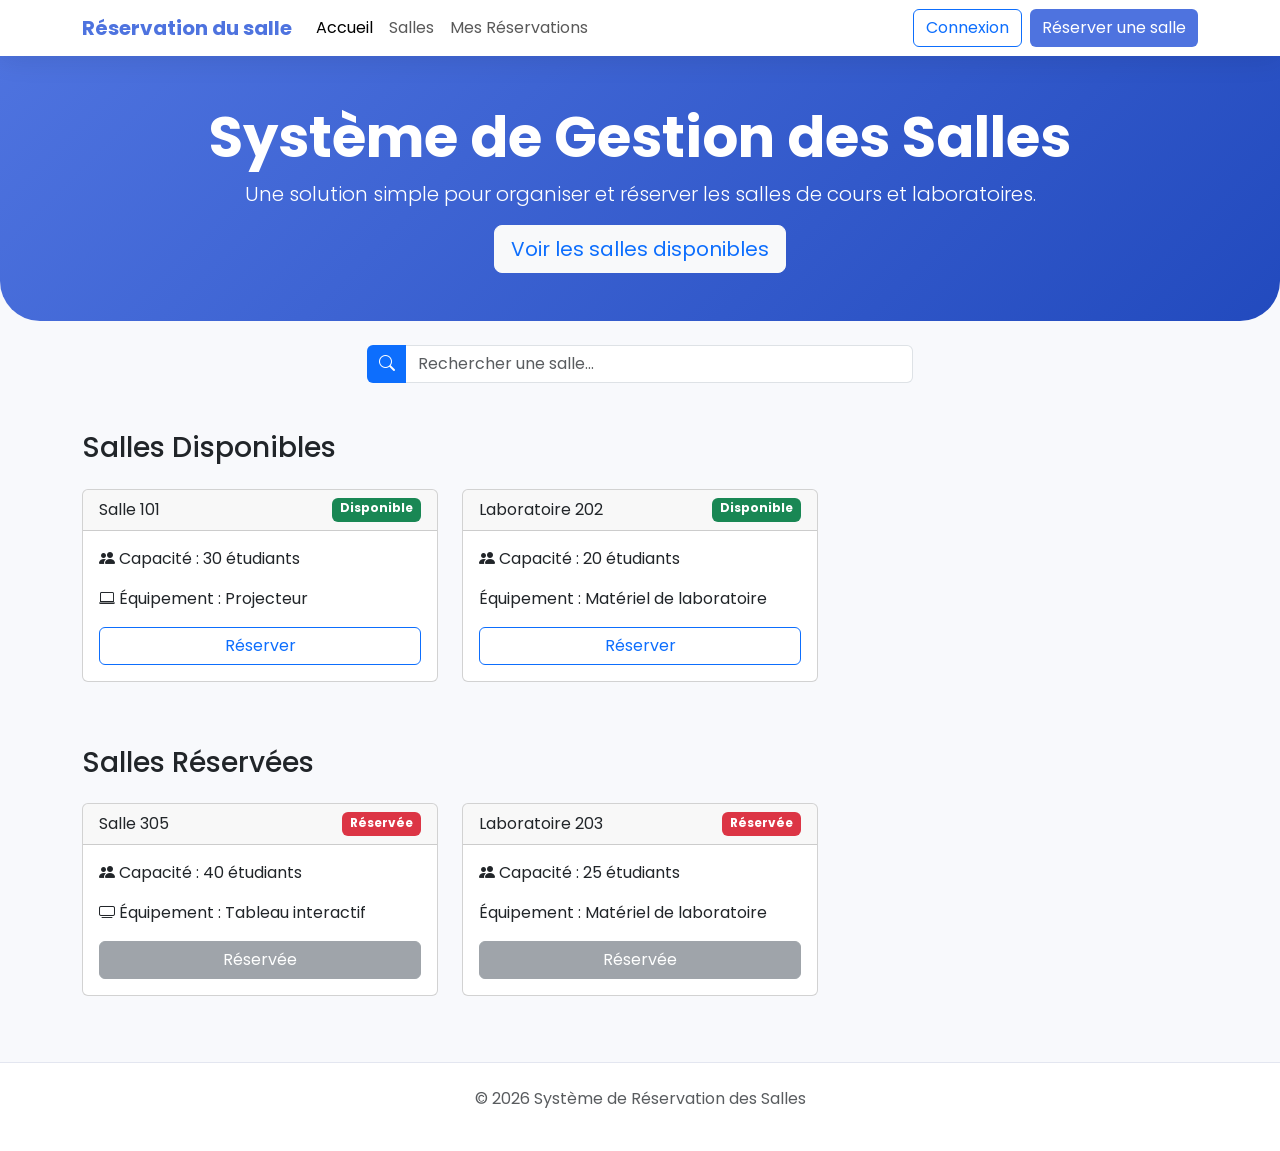
==== index.html @ ca8a8e96 "Add files via upload" ====
<!DOCTYPE html>
<html lang="fr">
<head>
  <meta charset="UTF-8">
  <meta name="viewport" content="width=device-width, initial-scale=1.0">
  <title>Système de Réservation des Salles</title>

  <!-- Bootstrap CSS -->
  <link href="https://cdn.jsdelivr.net/npm/bootstrap@5.3.8/dist/css/bootstrap.min.css" rel="stylesheet">

  <!-- Bootstrap Icons -->
  <link rel="stylesheet" href="https://cdn.jsdelivr.net/npm/bootstrap-icons@1.10.5/font/bootstrap-icons.css">

  <!-- Google Font -->
  <link href="https://fonts.googleapis.com/css2?family=Poppins:wght@400;600;700&display=swap" rel="stylesheet">

  <!-- CSS personnalisé -->
  <link rel="stylesheet" href="style.css">

</head>
<body>

  <!-- Navbar principale -->
  <nav class="navbar navbar-expand-lg navbar-light bg-white sticky-top">
    <div class="container">
      <!-- Logo / Nom du site -->
      <a class="navbar-brand" href="#">Réservation du salle</a>

      <!-- Bouton toggle pour mobile -->
      <button class="navbar-toggler" type="button" data-bs-toggle="collapse" data-bs-target="#navbarNav">
        <span class="navbar-toggler-icon"></span>
      </button>

      <!-- Liens de navigation -->
      <div class="collapse navbar-collapse" id="navbarNav">
        <ul class="navbar-nav me-auto">
          <li class="nav-item"><a class="nav-link active" href="#">Accueil</a></li>
          <li class="nav-item"><a class="nav-link" href="#rooms">Salles</a></li>
          <li class="nav-item"><a class="nav-link" href="#">Mes Réservations</a></li>
        </ul>

        <!-- Boutons Connexion / Réserver -->
        <div class="d-flex">
          <button class="btn btn-outline-primary me-2">Connexion</button>
          <button class="btn btn-primary">Réserver une salle</button>
        </div>
      </div>
    </div>
  </nav>

  <!-- Section Hero -->
  <header class="hero-section text-center py-5 bg-light">
    <div class="container">
      <h1 class="display-4 fw-bold">Système de Gestion des Salles</h1>
      <p class="lead">Une solution simple pour organiser et réserver les salles de cours et laboratoires.</p>
      <a href="#rooms" class="btn btn-light btn-lg text-primary">Voir les salles disponibles</a>
    </div>
  </header>

  <!-- Barre de recherche (HTML/CSS seulement) -->
  <section class="container my-4">
    <div class="row">
      <div class="col-md-6 mx-auto">
        <div class="input-group">
          <span class="input-group-text"><i class="bi bi-search"></i></span>
          <input type="text" class="form-control" placeholder="Rechercher une salle..." aria-label="Recherche salle">
        </div>
      </div>
    </div>
  </section>

  <!-- Section Salles -->
  <section class="container my-5" id="rooms">

    <!-- Salles Disponibles -->
    <h3 class="mb-4">Salles Disponibles</h3>
    <div class="row">

      <!-- Salle 101 -->
      <div class="col-md-4 mb-3">
        <div class="card">
          <div class="card-header d-flex justify-content-between">
            <span>Salle 101</span>
            <span class="badge bg-success">Disponible</span>
          </div>
          <div class="card-body">
            <p><i class="bi bi-people-fill"></i> Capacité : 30 étudiants</p>
            <p><i class="bi bi-laptop"></i> Équipement : Projecteur</p>
            <button class="btn btn-outline-primary w-100">Réserver</button>
          </div>
        </div>
      </div>

      <!-- Laboratoire 202 -->
      <div class="col-md-4 mb-3">
        <div class="card">
          <div class="card-header d-flex justify-content-between">
            <span>Laboratoire 202</span>
            <span class="badge bg-success">Disponible</span>
          </div>
          <div class="card-body">
            <p><i class="bi bi-people-fill"></i> Capacité : 20 étudiants</p>
            <p><i class="bi bi-microscope"></i> Équipement : Matériel de laboratoire</p>
            <button class="btn btn-outline-primary w-100">Réserver</button>
          </div>
        </div>
      </div>

    </div>

    <!-- Salles Réservées -->
    <h3 class="mt-5 mb-4">Salles Réservées</h3>
    <div class="row">

      <!-- Salle 305 -->
      <div class="col-md-4 mb-3">
        <div class="card">
          <div class="card-header d-flex justify-content-between">
            <span>Salle 305</span>
            <span class="badge bg-danger">Réservée</span>
          </div>
          <div class="card-body">
            <p><i class="bi bi-people-fill"></i> Capacité : 40 étudiants</p>
            <p><i class="bi bi-tv"></i> Équipement : Tableau interactif</p>
            <button class="btn btn-secondary w-100" disabled>Réservée</button>
          </div>
        </div>
      </div>

      <!-- Laboratoire 203 -->
      <div class="col-md-4 mb-3">
        <div class="card">
          <div class="card-header d-flex justify-content-between">
            <span>Laboratoire 203</span>
            <span class="badge bg-danger">Réservée</span>
          </div>
          <div class="card-body">
            <p><i class="bi bi-people-fill"></i> Capacité : 25 étudiants</p>
            <p><i class="bi bi-microscope"></i> Équipement : Matériel de laboratoire</p>
            <button class="btn btn-secondary w-100" disabled>Réservée</button>
          </div>
        </div>
      </div>

    </div>

  </section>

  <!-- Footer -->
  <footer class="text-center text-muted py-4">
    <p>© 2026 Système de Réservation des Salles</p>
  </footer>

  <!-- Bootstrap JS -->
  <script src="https://cdn.jsdelivr.net/npm/bootstrap@5.3.0/dist/js/bootstrap.bundle.min.js"></script>

</body>
</html>
---- style.css ----
:root{
--primary-color:#4e73df;
--light-bg:#f8f9fc;
}

body{
font-family:'Poppins',sans-serif;
background-color:var(--light-bg);
}

/* Navbar */

.navbar{
box-shadow:0 0.15rem 1.75rem rgba(0,0,0,0.1);
}

.navbar-brand{
font-weight:700;
color:var(--primary-color)!important;
}

/* Hero Section */

.hero-section{
background:linear-gradient(135deg,var(--primary-color),#224abe);
color:white;
padding:80px 0;
border-radius:0 0 40px 40px;
}

/* Room Cards */

.room-card{
border:none;
border-radius:15px;
overflow:hidden;
transition:0.3s;
}

.room-card:hover{
box-shadow:0 10px 20px rgba(0,0,0,0.15);
}

.room-header{
background:#f8f9fc;
padding:15px;
font-weight:bold;
}

/* Buttons */

.btn-primary{
background-color:var(--primary-color);
border:none;
}

.btn-primary:hover{
background:#2e59d9;
}

/* Footer */

footer{
margin-top:50px;
padding:20px;
border-top:1px solid #e3e6f0;
background:white;
}

/* Personnalisation de la barre de recherche */
.input-group-text {
    background-color: #0d6efd; /* bleu bootstrap */
    color: white;
    border: none;
    border-top-left-radius: 0.375rem;
    border-bottom-left-radius: 0.375rem;
}

.form-control {
    border-left: none;
    border-radius: 0.375rem;
    box-shadow: none;
}

.form-control:focus {
    box-shadow: 0 0 0 0.25rem rgba(13, 110, 253, 0.25);
}
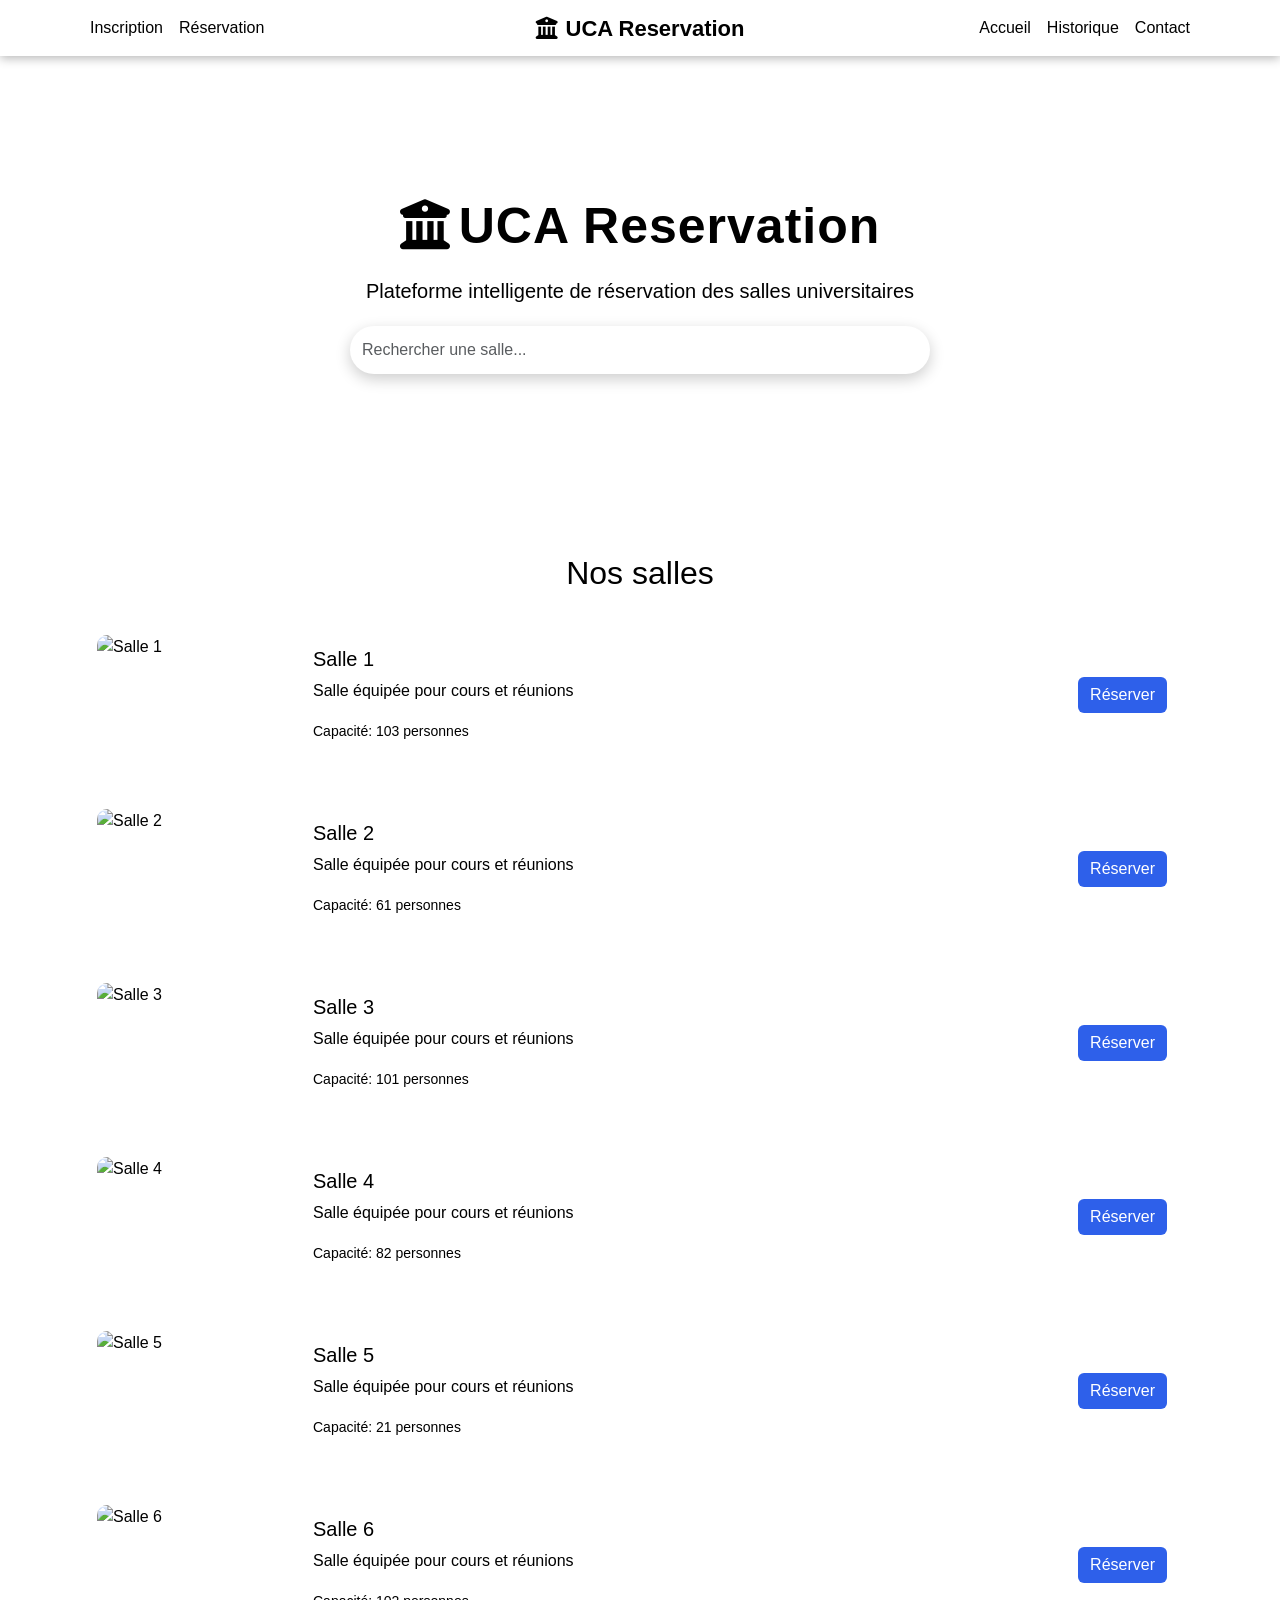
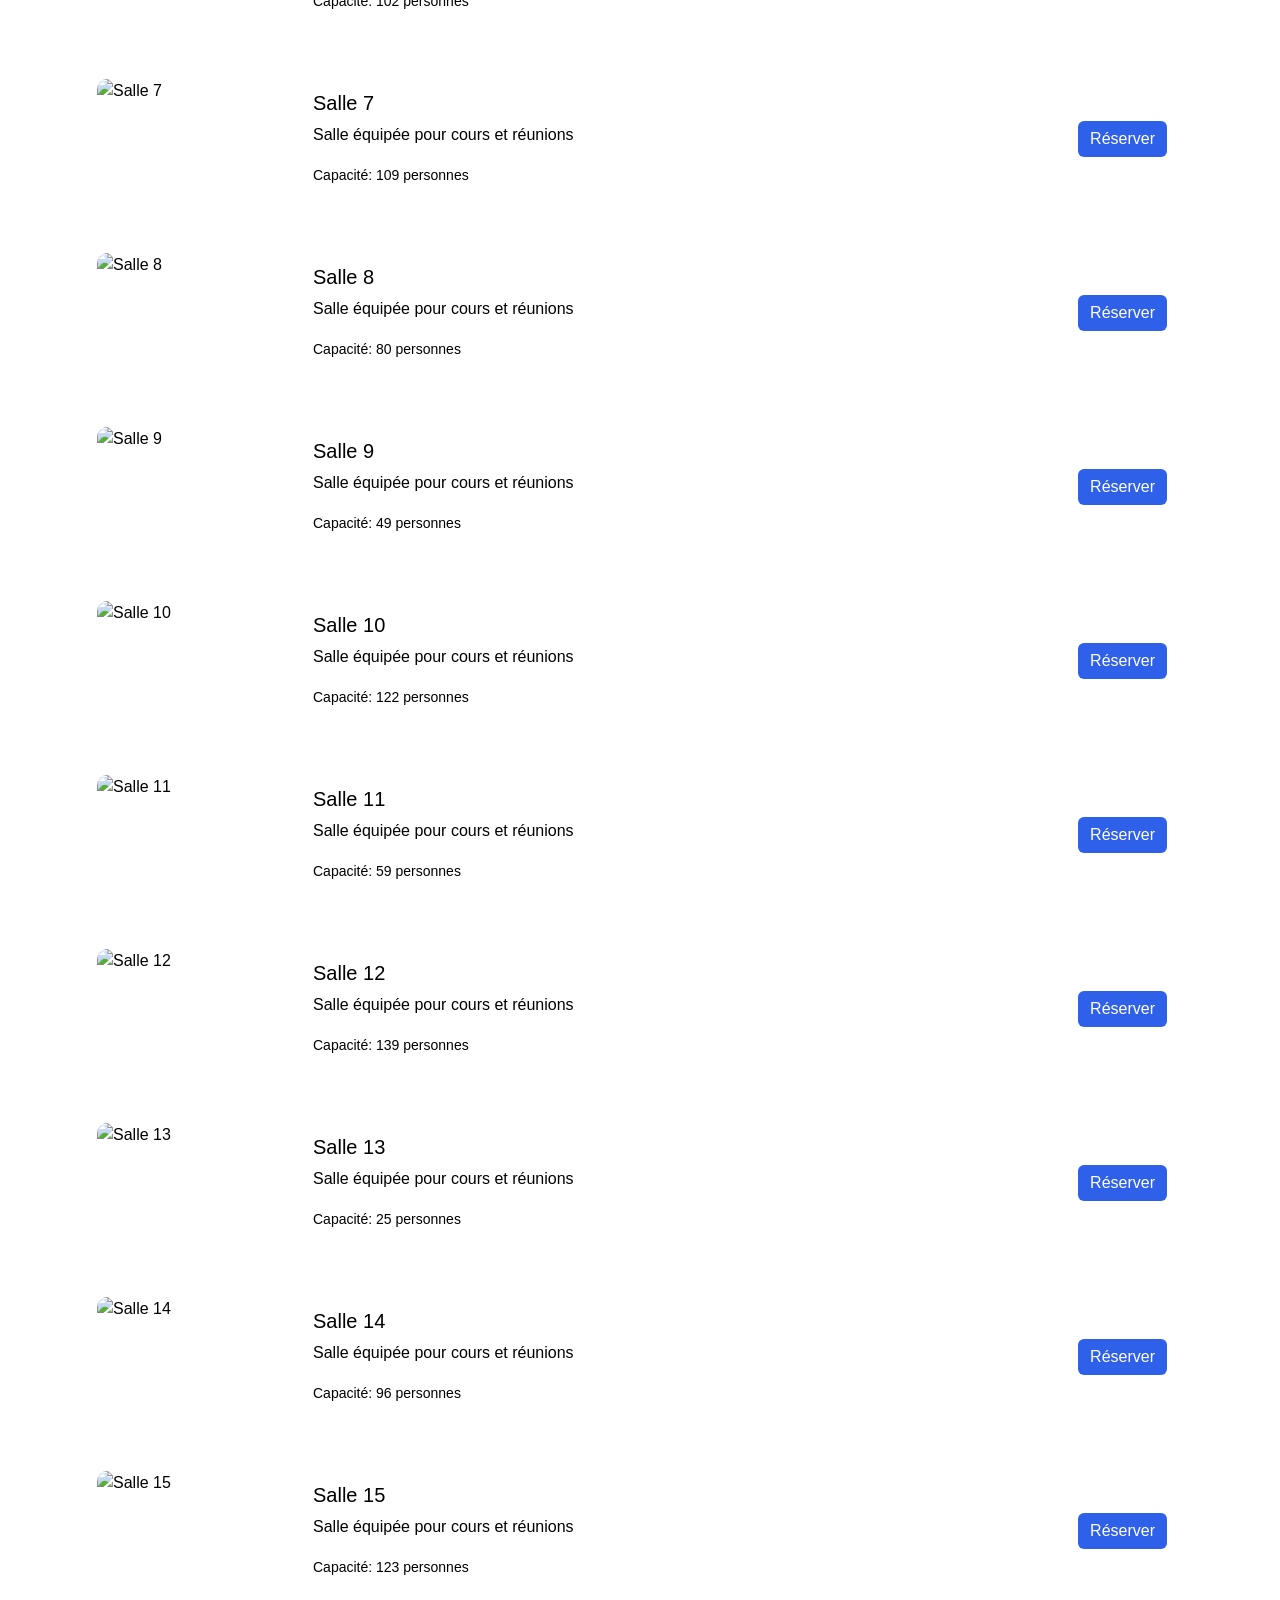
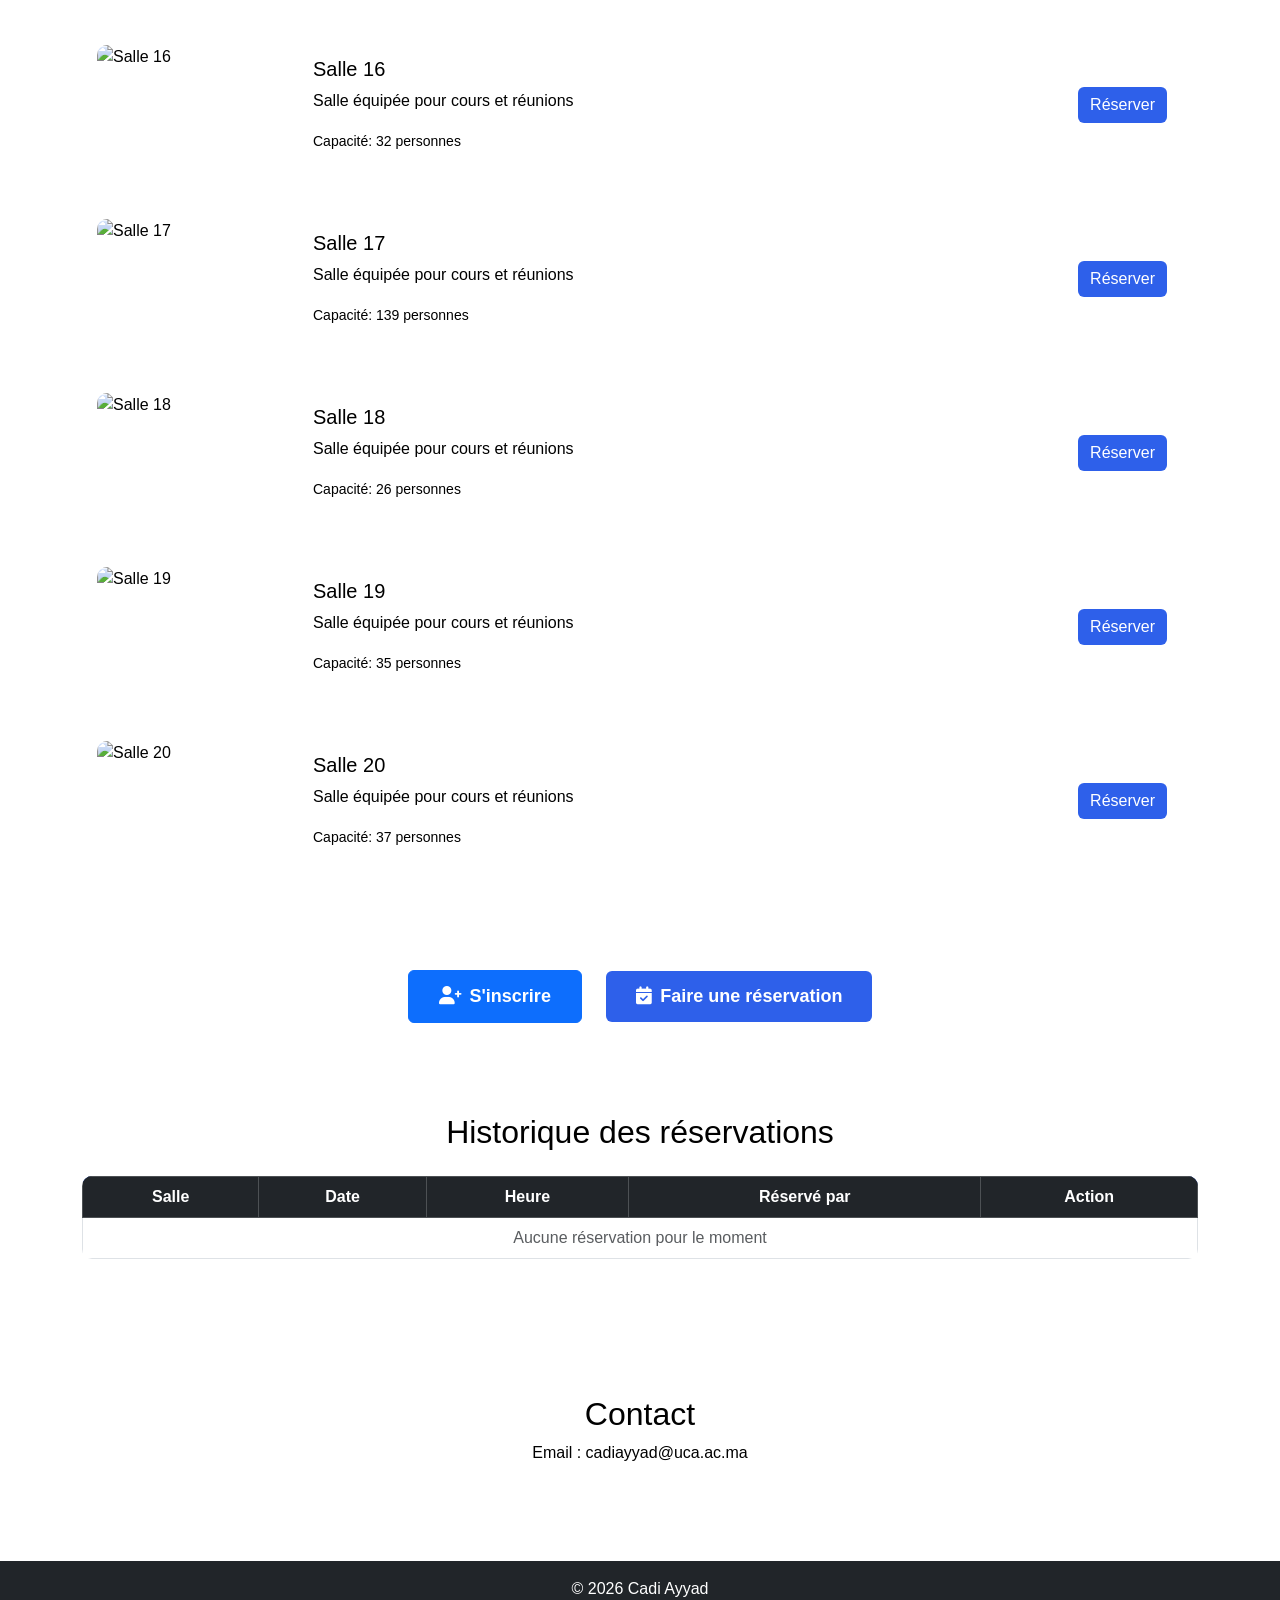
==== commit 3b44254f: "Add files via upload" ====
--- a/index.html
+++ b/index.html
@@ -1,158 +1,116 @@
 <!DOCTYPE html>
 <html lang="fr">
 <head>
-  <meta charset="UTF-8">
-  <meta name="viewport" content="width=device-width, initial-scale=1.0">
-  <title>Système de Réservation des Salles</title>
+<meta charset="UTF-8">
+<meta name="viewport" content="width=device-width, initial-scale=1.0">
+<title>Cadi Ayyad - Réservation</title>
+<link href="https://cdn.jsdelivr.net/npm/bootstrap@5.3.8/dist/css/bootstrap.min.css" rel="stylesheet" integrity="sha384-sRIl4kxILFvY47J16cr9ZwB07vP4J8+LH7qKQnuqkuIAvNWLzeN8tE5YBujZqJLB" crossorigin="anonymous">
+<link rel="stylesheet" href="https://cdnjs.cloudflare.com/ajax/libs/font-awesome/6.0.0-beta3/css/all.min.css">
+<link rel="stylesheet" href="style.css">
+</head>
 
-  <!-- Bootstrap CSS -->
-  <link href="https://cdn.jsdelivr.net/npm/bootstrap@5.3.8/dist/css/bootstrap.min.css" rel="stylesheet">
-
-  <!-- Bootstrap Icons -->
-  <link rel="stylesheet" href="https://cdn.jsdelivr.net/npm/bootstrap-icons@1.10.5/font/bootstrap-icons.css">
-
-  <!-- Google Font -->
-  <link href="https://fonts.googleapis.com/css2?family=Poppins:wght@400;600;700&display=swap" rel="stylesheet">
-
-  <!-- CSS personnalisé -->
-  <link rel="stylesheet" href="style.css">
-
-</head>
 <body>
 
-  <!-- Navbar principale -->
-  <nav class="navbar navbar-expand-lg navbar-light bg-white sticky-top">
-    <div class="container">
-      <!-- Logo / Nom du site -->
-      <a class="navbar-brand" href="#">Réservation du salle</a>
+<!-- NAVBAR -->
+<nav class="navbar navbar-dark navbar-expand-lg">
+<div class="container">
 
-      <!-- Bouton toggle pour mobile -->
-      <button class="navbar-toggler" type="button" data-bs-toggle="collapse" data-bs-target="#navbarNav">
-        <span class="navbar-toggler-icon"></span>
-      </button>
+<ul class="navbar-nav">
+<li class="nav-item"><a class="nav-link" href="#" id="btnInscription">Inscription</a></li>
+<li class="nav-item"><a class="nav-link" href="#" id="btnReservationNav">Réservation</a></li>
+</ul>
 
-      <!-- Liens de navigation -->
-      <div class="collapse navbar-collapse" id="navbarNav">
-        <ul class="navbar-nav me-auto">
-          <li class="nav-item"><a class="nav-link active" href="#">Accueil</a></li>
-          <li class="nav-item"><a class="nav-link" href="#rooms">Salles</a></li>
-          <li class="nav-item"><a class="nav-link" href="#">Mes Réservations</a></li>
-        </ul>
+<a class="navbar-brand fw-bold position-absolute top-50 start-50 translate-middle text-dark" href="#">
+    <i class="fas fa-university me-2"></i>UCA Reservation
+</a>
+<ul class="navbar-nav ms-auto">
+<li class="nav-item"><a class="nav-link" href="#">Accueil</a></li>
+<li class="nav-item"><a class="nav-link" href="#historique">Historique</a></li>
+<li class="nav-item"><a class="nav-link" href="#contact">Contact</a></li>
+</ul>
 
-        <!-- Boutons Connexion / Réserver -->
-        <div class="d-flex">
-          <button class="btn btn-outline-primary me-2">Connexion</button>
-          <button class="btn btn-primary">Réserver une salle</button>
-        </div>
-      </div>
-    </div>
-  </nav>
+</div>
+</nav>
 
-  <!-- Section Hero -->
-  <header class="hero-section text-center py-5 bg-light">
-    <div class="container">
-      <h1 class="display-4 fw-bold">Système de Gestion des Salles</h1>
-      <p class="lead">Une solution simple pour organiser et réserver les salles de cours et laboratoires.</p>
-      <a href="#rooms" class="btn btn-light btn-lg text-primary">Voir les salles disponibles</a>
-    </div>
-  </header>
+<!-- HERO -->
+<section class="hero">
+<h1 class="fw-bold">
+    <i class="fas fa-university me-2"></i>UCA Reservation
+</h1>
+<p>Plateforme intelligente de réservation des salles universitaires</p>
+<input type="text" class="form-control w-50 mx-auto mt-3" placeholder="Rechercher une salle..." onkeyup="searchSalle(this.value)">
+</section>
 
-  <!-- Barre de recherche (HTML/CSS seulement) -->
-  <section class="container my-4">
-    <div class="row">
-      <div class="col-md-6 mx-auto">
-        <div class="input-group">
-          <span class="input-group-text"><i class="bi bi-search"></i></span>
-          <input type="text" class="form-control" placeholder="Rechercher une salle..." aria-label="Recherche salle">
-        </div>
-      </div>
-    </div>
-  </section>
+<!-- SALLES -->
+<section class="container">
+<h2 class="text-center mb-4">Nos salles</h2>
+<div id="sallesContainer" class="d-flex flex-column gap-3"></div>
+</section>
 
-  <!-- Section Salles -->
-  <section class="container my-5" id="rooms">
+<!-- BOUTONS POUR AFFICHER LES FORMULAIRES -->
+<div class="container text-center mb-4">
+    <button class="btn btn-primary btn-toggle-form" id="showInscriptionBtn">
+        <i class="fas fa-user-plus me-2"></i>S'inscrire
+    </button>
+    <button class="btn btn-success btn-toggle-form" id="showReservationBtn">
+        <i class="fas fa-calendar-check me-2"></i>Faire une réservation
+    </button>
+</div>
 
-    <!-- Salles Disponibles -->
-    <h3 class="mb-4">Salles Disponibles</h3>
-    <div class="row">
+<!-- FORMULAIRE INSCRIPTION (caché par défaut) -->
+<section id="inscription" class="form-section" style="display:none;">
+  <h2 class="text-center mb-4">Inscription</h2>
+  <form id="formInscription" class="col-md-6 mx-auto">
+    <input type="text" id="nomInscription" class="form-control mb-2" placeholder="Nom complet" required>
+    <input type="email" id="emailInscription" class="form-control mb-2" placeholder="Email" required>
+    <input type="password" id="passwordInscription" class="form-control mb-2" placeholder="Mot de passe" required>
+    <input type="password" id="confirmPassword" class="form-control mb-2" placeholder="Confirmer le mot de passe" required>
+    <button type="submit" class="btn btn-primary w-100">S'inscrire</button>
+  </form>
+</section>
 
-      <!-- Salle 101 -->
-      <div class="col-md-4 mb-3">
-        <div class="card">
-          <div class="card-header d-flex justify-content-between">
-            <span>Salle 101</span>
-            <span class="badge bg-success">Disponible</span>
-          </div>
-          <div class="card-body">
-            <p><i class="bi bi-people-fill"></i> Capacité : 30 étudiants</p>
-            <p><i class="bi bi-laptop"></i> Équipement : Projecteur</p>
-            <button class="btn btn-outline-primary w-100">Réserver</button>
-          </div>
-        </div>
-      </div>
+<!-- FORMULAIRE RESERVATION (caché par défaut) -->
+<section id="reservation" class="form-section" style="display:none;">
+<h2 class="text-center mb-4">Réserver une salle</h2>
+<form id="formRes" class="col-md-6 mx-auto">
+<input type="text" id="nomReservant" class="form-control mb-2" placeholder="Votre nom" required>
+<input type="date" id="date" class="form-control mb-2" required>
+<input type="time" id="heure" class="form-control mb-2" required>
+<select id="salleSelect" class="form-control mb-2"></select>
+<button type="submit" class="btn btn-success w-100">Réserver</button>
+</form>
+</section>
 
-      <!-- Laboratoire 202 -->
-      <div class="col-md-4 mb-3">
-        <div class="card">
-          <div class="card-header d-flex justify-content-between">
-            <span>Laboratoire 202</span>
-            <span class="badge bg-success">Disponible</span>
-          </div>
-          <div class="card-body">
-            <p><i class="bi bi-people-fill"></i> Capacité : 20 étudiants</p>
-            <p><i class="bi bi-microscope"></i> Équipement : Matériel de laboratoire</p>
-            <button class="btn btn-outline-primary w-100">Réserver</button>
-          </div>
-        </div>
-      </div>
+<!-- HISTORIQUE -->
+<section id="historique" class="container">
+<h2 class="text-center mb-4">Historique des réservations</h2>
+<table class="table table-bordered text-center">
+<thead class="table-dark">
+<tr>
+<th>Salle</th>
+<th>Date</th>
+<th>Heure</th>
+<th>Réservé par</th>
+<th>Action</th>
+</tr>
+</thead>
+<tbody id="historiqueTable"></tbody>
+</table>
+</section>
 
-    </div>
+<!-- CONTACT -->
+<section id="contact" class="text-center">
+<h2>Contact</h2>
+<p>Email : cadiayyad@uca.ac.ma</p>
+</section>
 
-    <!-- Salles Réservées -->
-    <h3 class="mt-5 mb-4">Salles Réservées</h3>
-    <div class="row">
+<!-- FOOTER -->
+<footer class="bg-dark text-white text-center p-3">
+© 2026 Cadi Ayyad
+</footer>
 
-      <!-- Salle 305 -->
-      <div class="col-md-4 mb-3">
-        <div class="card">
-          <div class="card-header d-flex justify-content-between">
-            <span>Salle 305</span>
-            <span class="badge bg-danger">Réservée</span>
-          </div>
-          <div class="card-body">
-            <p><i class="bi bi-people-fill"></i> Capacité : 40 étudiants</p>
-            <p><i class="bi bi-tv"></i> Équipement : Tableau interactif</p>
-            <button class="btn btn-secondary w-100" disabled>Réservée</button>
-          </div>
-        </div>
-      </div>
+<script src="https://cdn.jsdelivr.net/npm/bootstrap@5.3.8/dist/js/bootstrap.bundle.min.js" integrity="sha384-FKyoEForCGlyvwx9Hj09JcYn3nv7wiPVlz7YYwJrWVcXK/BmnVDxM+D2scQbITxI" crossorigin="anonymous"></script>
+<script src="script.js"></script>
+</body>
 
-      <!-- Laboratoire 203 -->
-      <div class="col-md-4 mb-3">
-        <div class="card">
-          <div class="card-header d-flex justify-content-between">
-            <span>Laboratoire 203</span>
-            <span class="badge bg-danger">Réservée</span>
-          </div>
-          <div class="card-body">
-            <p><i class="bi bi-people-fill"></i> Capacité : 25 étudiants</p>
-            <p><i class="bi bi-microscope"></i> Équipement : Matériel de laboratoire</p>
-            <button class="btn btn-secondary w-100" disabled>Réservée</button>
-          </div>
-        </div>
-      </div>
-
-    </div>
-
-  </section>
-
-  <!-- Footer -->
-  <footer class="text-center text-muted py-4">
-    <p>© 2026 Système de Réservation des Salles</p>
-  </footer>
-
-  <!-- Bootstrap JS -->
-  <script src="https://cdn.jsdelivr.net/npm/bootstrap@5.3.0/dist/js/bootstrap.bundle.min.js"></script>
-
-</body>
-</html>+</html>
--- a/style.css
+++ b/style.css
@@ -1,87 +1,182 @@
-:root{
---primary-color:#4e73df;
---light-bg:#f8f9fc;
+/* ===== BACKGROUND GLOBAL ===== */
+body {
+    margin: 0;
+    font-family: 'Poppins', sans-serif;
+    background: linear-gradient(rgba(255,255,255,0.1), rgba(255,255,255,0.1)),
+                url("https://images.unsplash.com/photo-1497366216548-37526070297c");
+    background-size: cover;
+    background-position: center;
+    background-attachment: fixed;
+    color: #000000;
 }
 
-body{
-font-family:'Poppins',sans-serif;
-background-color:var(--light-bg);
+/* ===== NAVBAR ===== */
+.navbar {
+    box-shadow: 0 2px 10px rgba(0,0,0,0.3);
+    background: rgba(255, 255, 255, 0.8);
+}
+.hero h1 {
+    font-size: 50px;
+    letter-spacing: 1px;
 }
 
-/* Navbar */
-
-.navbar{
-box-shadow:0 0.15rem 1.75rem rgba(0,0,0,0.1);
+.navbar-brand {
+    font-size: 22px;
 }
 
-.navbar-brand{
-font-weight:700;
-color:var(--primary-color)!important;
+/* ===== HERO ===== */
+.hero {
+    text-align: center;
+    padding: 100px 20px;
+    background: rgba(255, 255, 255, 0.7);
+    border-radius: 15px;
+}
+.hero h1 {
+    font-size: 50px;
+    font-weight: bold;
+    margin-bottom: 20px;
+    color: #000000;
+}
+.hero p {
+    font-size: 20px;
+    margin-bottom: 20px;
+    color: #000000;
 }
 
-/* Hero Section */
-
-.hero-section{
-background:linear-gradient(135deg,var(--primary-color),#224abe);
-color:white;
-padding:80px 0;
-border-radius:0 0 40px 40px;
+/* ===== SECTIONS ===== */
+section {
+    background: rgba(255, 255, 255, 0.7);
+    color: #000000;
+    border-radius: 10px;
+    margin: 40px auto;
+    padding: 40px;
+    max-width: 1200px;
 }
 
-/* Room Cards */
-
-.room-card{
-border:none;
-border-radius:15px;
-overflow:hidden;
-transition:0.3s;
+/* ===== FORMULAIRE ===== */
+form {
+    background: rgba(255, 255, 255, 0.85);
+    padding: 30px;
+    border-radius: 10px;
+    box-shadow: 0 5px 15px rgba(0,0,0,0.15);
+    color: #000000;
+}
+button {
+    background-color: #2e60ea;
+    color: #ffffff;
+    border: none;
+    padding: 10px 25px;
+    border-radius: 5px;
+    cursor: pointer;
+    transition: 0.3s;
+}
+button:hover {
+    transform: scale(1.05);
+    background-color: #1c3bbd;
 }
 
-.room-card:hover{
-box-shadow:0 10px 20px rgba(0,0,0,0.15);
+/* ===== NAVBAR TEXTE ===== */
+.navbar .nav-link,
+.navbar .navbar-brand {
+    color: #000 !important;
+    font-weight: 500;
 }
 
-.room-header{
-background:#f8f9fc;
-padding:15px;
-font-weight:bold;
+.navbar .nav-link:hover {
+    color: #2e60ea !important;
 }
 
-/* Buttons */
-
-.btn-primary{
-background-color:var(--primary-color);
-border:none;
+/* ===== SEARCH BAR HERO ===== */
+.hero input {
+    border-radius: 30px;
+    padding: 12px;
+    border: none;
+    box-shadow: 0 5px 15px rgba(0,0,0,0.2);
 }
 
-.btn-primary:hover{
-background:#2e59d9;
+/* ===== CARTE HORIZONTALE ===== */
+.card-horizontal {
+    display: flex;
+    align-items: center;
+    gap: 20px;
+    background: rgba(255,255,255,0.9);
+    border-radius: 12px;
+    padding: 15px;
+    transition: 0.3s;
 }
 
-/* Footer */
-
-footer{
-margin-top:50px;
-padding:20px;
-border-top:1px solid #e3e6f0;
-background:white;
+.card-horizontal img {
+    width: 180px;
+    height: 120px;
+    object-fit: cover;
+    border-radius: 10px;
 }
 
-/* Personnalisation de la barre de recherche */
-.input-group-text {
-    background-color: #0d6efd; /* bleu bootstrap */
-    color: white;
-    border: none;
-    border-top-left-radius: 0.375rem;
-    border-bottom-left-radius: 0.375rem;
+.card-horizontal:hover {
+    transform: translateY(-5px);
+    box-shadow: 0 10px 25px rgba(0,0,0,0.3);
 }
 
-.form-control {
-    border-left: none;
-    border-radius: 0.375rem;
-    box-shadow: none;
+/* ===== TABLE HISTORIQUE ===== */
+table {
+    background: rgba(255,255,255,0.9);
+    border-radius: 10px;
+    overflow: hidden;
 }
 
-.form-control:focus {
-    box-shadow: 0 0 0 0.25rem rgba(13, 110, 253, 0.25);
+thead {
+    background-color: #2e60ea;
+    color: white;
 }
+
+/* ===== BOUTONS ===== */
+.btn-success {
+    background-color: #2e60ea;
+    border: none;
+}
+
+.btn-success:hover {
+    background-color: #1c3bbd;
+}
+
+/* ===== FOOTER ===== */
+footer {
+    background: rgba(0,0,0,0.8);
+    color: white;
+}
+
+/* ===== ALERTE PERSONNALISEE ===== */
+.alert-custom {
+    position: fixed;
+    top: 20px;
+    right: 20px;
+    z-index: 9999;
+    animation: slideIn 0.3s ease-out;
+}
+
+@keyframes slideIn {
+    from {
+        transform: translateX(100%);
+        opacity: 0;
+    }
+    to {
+        transform: translateX(0);
+        opacity: 1;
+    }
+}
+
+/* ===== BOUTONS D'AFFICHAGE DES FORMULAIRES ===== */
+.btn-toggle-form {
+    margin: 10px;
+    padding: 12px 30px;
+    font-size: 18px;
+    font-weight: bold;
+}
+
+.form-section {
+    transition: all 0.3s ease;
+}
+
+.form-section h2 {
+    margin-bottom: 20px;
+}
